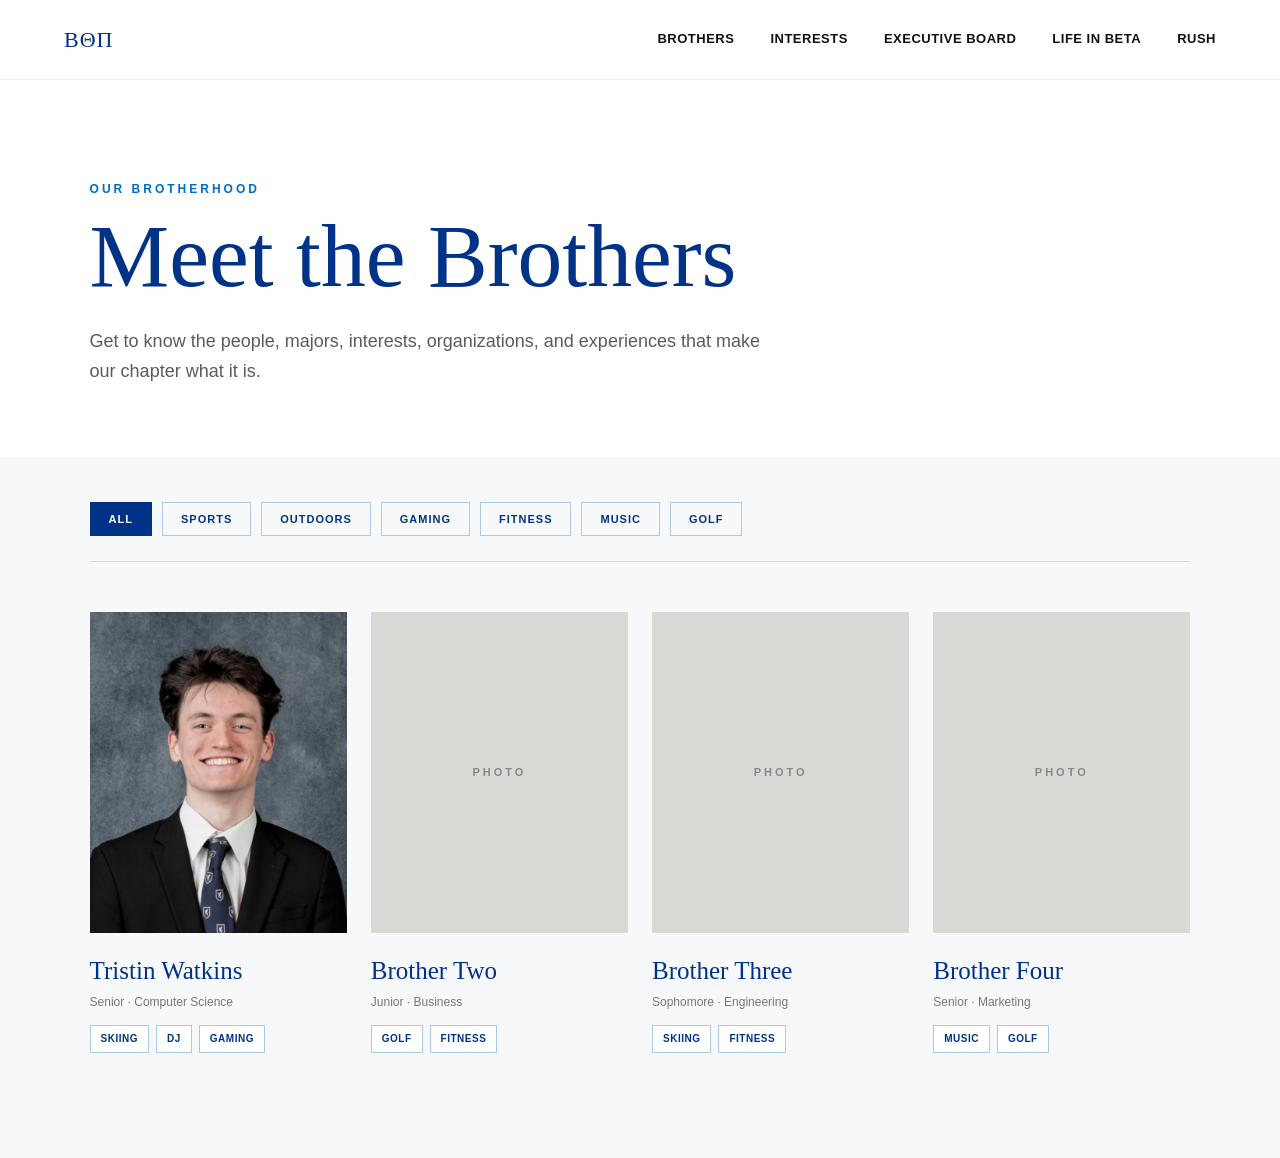
==== brothers.html @ 85318ebe "Initial Meet the Betas website" ====
<!DOCTYPE html>
<html lang="en">

<head>
    <meta charset="UTF-8">

    <meta name="viewport" content="width=device-width, initial-scale=1.0">

    <title>Our Brothers | Beta Theta Pi</title>

    <link rel="stylesheet" href="style.css">
</head>


<body>


    <!-- ==========================================
         NAVIGATION
    =========================================== -->

    <nav>

        <a href="index.html" class="logo">
            ΒΘΠ
        </a>


        <div class="nav-links">

            <a href="brothers.html">
                Brothers
            </a>

            <a href="index.html#interests">
                Interests
            </a>

            <a href="executive-board.html">
                Executive Board
            </a>

            <a href="index.html#life">
                Life in Beta
            </a>

            <a href="index.html#rush">
                Rush
            </a>

        </div>

    </nav>



    <!-- ==========================================
         PAGE HEADER
    =========================================== -->

    <header class="page-header">

        <p class="section-label">
            OUR BROTHERHOOD
        </p>


        <h1 id="directory-title">
            Meet the Brothers
        </h1>


        <p>
            Get to know the people, majors, interests,
            organizations, and experiences that make
            our chapter what it is.
        </p>

    </header>



    <!-- ==========================================
         BROTHERS DIRECTORY
    =========================================== -->

    <section class="brothers-directory">


        <!-- FILTERS -->

        <div class="directory-controls">

            <div class="filter-buttons">

                <button class="filter-button active" data-filter="All">
                    All
                </button>


                <button class="filter-button" data-filter="Sports">
                    Sports
                </button>


                <button class="filter-button" data-filter="Outdoors">
                    Outdoors
                </button>


                <button class="filter-button" data-filter="Gaming">
                    Gaming
                </button>


                <button class="filter-button" data-filter="Fitness">
                    Fitness
                </button>


                <button class="filter-button" data-filter="Music">
                    Music
                </button>


                <button class="filter-button" data-filter="Golf">
                    Golf
                </button>

            </div>

        </div>



        <!-- ALL BROTHERS -->

        <div class="brother-grid" id="all-brothers-grid">
        </div>


    </section>



    <script src="script.js"></script>

</body>

</html>
---- style.css ----
/* ==========================================
   BETA THETA PI DESIGN SYSTEM
========================================== */

:root {

    --beta-pink: #F99FC9;

    --beta-light-blue: #ABCAE9;

    --beta-azure: #006DC8;

    --beta-sapphire: #003287;

    --beta-deep-blue: #00062D;

    --beta-gunmetal: #333333;

    --beta-silver: #BCBCBC;

    --beta-timberwolf: #D9D9D6;

    --white: #FFFFFF;

    --off-white: #F7F8FA;


    --heading-font:
        "Friz Quadrata",
        Georgia,
        "Times New Roman",
        serif;


    --display-font:
        "Gotham",
        "Helvetica Neue",
        Arial,
        sans-serif;


    --body-font:
        "Helvetica Neue",
        Helvetica,
        Arial,
        sans-serif;
}



/* ==========================================
   RESET
========================================== */

* {
    margin: 0;

    padding: 0;

    box-sizing: border-box;
}


html {
    scroll-behavior: smooth;
}


body {
    font-family: var(--body-font);

    background: var(--white);

    color: var(--beta-gunmetal);

    line-height: 1.6;
}



/* ==========================================
   NAVIGATION
========================================== */

nav {

    height: 80px;

    padding: 0 5%;


    display: flex;

    align-items: center;

    justify-content: space-between;


    background: var(--white);


    border-bottom:
        1px solid rgba(0, 0, 0, 0.08);


    position: sticky;

    top: 0;

    z-index: 1000;
}


.logo {

    font-family: var(--heading-font);

    font-size: 22px;

    color: var(--beta-sapphire);

    text-decoration: none;

    letter-spacing: 1px;
}


.nav-links {

    display: flex;

    align-items: center;

    gap: 36px;
}


.nav-links a {

    position: relative;


    font-family: var(--display-font);

    font-size: 13px;

    font-weight: 600;


    letter-spacing: 0.5px;

    text-transform: uppercase;


    color: #111111;

    text-decoration: none;


    padding: 8px 0;
}


.nav-links a::after {

    content: "";


    position: absolute;


    left: 0;

    bottom: 0;


    width: 0;

    height: 2px;


    background: var(--beta-pink);


    transition: width 0.25s ease;
}


.nav-links a:hover::after {

    width: 100%;
}



/* ==========================================
   HERO
========================================== */

.hero {

    min-height: calc(100vh - 80px);


    display: flex;

    align-items: center;

    justify-content: center;


    text-align: center;


    padding: 70px 20px;


    background: var(--beta-deep-blue);


    color: var(--white);
}


.hero-content {

    max-width: 1000px;
}


.hero-small-text {

    font-family: var(--display-font);


    font-size: 13px;

    font-weight: 600;


    letter-spacing: 4px;

    text-transform: uppercase;


    color: var(--beta-light-blue);


    margin-bottom: 25px;
}


.hero h1 {

    font-family: var(--heading-font);


    font-size: clamp(
        65px,
        9vw,
        120px
    );


    font-weight: normal;


    line-height: 0.88;


    letter-spacing: -2px;


    margin-bottom: 35px;
}


.hero-description {

    font-size: 21px;


    font-weight: 300;


    color:
        rgba(
            255,
            255,
            255,
            0.9
        );


    margin-bottom: 40px;
}



/* ==========================================
   HERO BUTTON
========================================== */

.hero-button {

    display: inline-block;


    padding: 15px 30px;


    border: 2px solid var(--white);


    color: var(--white);


    background: transparent;


    font-family: var(--display-font);


    font-size: 12px;


    font-weight: 700;


    letter-spacing: 1px;


    text-transform: uppercase;


    text-decoration: none;


    transition: 0.25s ease;
}


.hero-button:hover {

    background: var(--white);

    color: var(--beta-sapphire);
}



/* ==========================================
   GENERAL SECTIONS
========================================== */

section {

    padding: 105px 7%;
}


.section-heading {

    max-width: 760px;

    margin-bottom: 60px;
}


.section-label {

    font-family: var(--display-font);


    font-size: 12px;


    font-weight: 700;


    letter-spacing: 3px;


    text-transform: uppercase;


    color: var(--beta-azure);


    margin-bottom: 12px;
}


section h2 {

    font-family: var(--heading-font);


    font-size: clamp(
        44px,
        5vw,
        68px
    );


    font-weight: normal;


    color: var(--beta-sapphire);


    margin-bottom: 18px;
}


.section-description {

    max-width: 720px;


    font-size: 18px;


    line-height: 1.7;


    color: #555555;
}



/* ==========================================
   INTEREST SECTION
========================================== */

.interests-section {

    background: var(--white);
}


.interest-grid {

    display: grid;


    grid-template-columns:
        repeat(3, 1fr);


    border-top:
        1px solid var(--beta-timberwolf);


    border-left:
        1px solid var(--beta-timberwolf);
}



/* ==========================================
   INTEREST CARD
========================================== */

.interest-card {

    min-height: 280px;


    padding: 38px;


    display: flex;


    flex-direction: column;


    position: relative;


    text-decoration: none;


    background: var(--white);


    border-right:
        1px solid var(--beta-timberwolf);


    border-bottom:
        1px solid var(--beta-timberwolf);


    transition:
        background 0.3s ease;
}


.interest-number {

    font-family: var(--display-font);


    font-size: 11px;


    font-weight: 700;


    letter-spacing: 2px;


    color: var(--beta-pink);


    margin-bottom: 50px;
}


.interest-card h3 {

    font-family: var(--heading-font);


    font-size: 32px;


    font-weight: normal;


    color: var(--beta-sapphire);


    margin-bottom: 10px;
}


.interest-card p {

    font-size: 14px;


    line-height: 1.6;


    color: #707070;


    max-width: 240px;
}


.interest-arrow {

    position: absolute;


    right: 35px;

    bottom: 30px;


    font-size: 25px;


    color: var(--beta-sapphire);


    transition:
        transform 0.25s ease;
}


.interest-card:hover {

    background: var(--beta-deep-blue);
}


.interest-card:hover h3 {

    color: var(--white);
}


.interest-card:hover p {

    color:
        rgba(
            255,
            255,
            255,
            0.72
        );
}


.interest-card:hover .interest-arrow {

    color: var(--beta-pink);


    transform: translateX(7px);
}



/* ==========================================
   BROTHERS SECTION
========================================== */

.brothers-section {

    background: var(--off-white);
}


.brother-grid {

    display: grid;


    grid-template-columns:
        repeat(4, 1fr);


    gap: 24px;
}



/* ==========================================
   BROTHER CARD
========================================== */

.brother-card {

    display: block;


    text-decoration: none;


    color: inherit;
}


.brother-image {

    width: 100%;


    aspect-ratio: 4 / 5;


    overflow: hidden;


    background: var(--beta-timberwolf);
}


.brother-image img {

    width: 100%;

    height: 100%;


    display: block;


    object-fit: cover;


    transition:
        transform 0.4s ease;
}


.brother-card:hover
.brother-image img {

    transform: scale(1.035);
}


.photo-placeholder {

    width: 100%;

    height: 100%;


    display: flex;


    align-items: center;

    justify-content: center;


    font-family: var(--display-font);


    font-size: 11px;


    font-weight: 700;


    letter-spacing: 3px;


    color: #888888;
}



/* ==========================================
   BROTHER INFO
========================================== */

.brother-info {

    padding-top: 18px;
}


.brother-info h3 {

    font-family: var(--heading-font);


    font-size: 25px;


    font-weight: normal;


    color: var(--beta-sapphire);


    margin-bottom: 2px;
}


.brother-details {

    font-size: 12px;


    color: #777777;


    margin-bottom: 12px;
}



/* ==========================================
   BROTHER TAGS
========================================== */

.brother-tags {

    display: flex;


    flex-wrap: wrap;


    gap: 7px;
}


.brother-tags span {

    padding: 5px 10px;


    border:
        1px solid var(--beta-light-blue);


    font-family: var(--display-font);


    font-size: 10px;


    font-weight: 600;


    letter-spacing: 0.5px;


    text-transform: uppercase;


    color: var(--beta-sapphire);


    background: var(--white);
}



/* ==========================================
   VIEW ALL BROTHERS
========================================== */

.brothers-footer {

    margin-top: 55px;
}


.text-link {

    display: inline-flex;


    align-items: center;


    gap: 15px;


    font-family: var(--display-font);


    font-size: 12px;


    font-weight: 700;


    letter-spacing: 1px;


    text-transform: uppercase;


    text-decoration: none;


    color: var(--beta-sapphire);


    border-bottom:
        2px solid var(--beta-pink);


    padding-bottom: 5px;
}


.text-link span {

    font-size: 20px;


    transition:
        transform 0.25s ease;
}


.text-link:hover span {

    transform: translateX(6px);
}



/* ==========================================
   EXECUTIVE BOARD
========================================== */

#executive-board {

    background: var(--white);
}



/* ==========================================
   LIFE IN BETA
========================================== */

#life {

    background: var(--beta-light-blue);
}


#life h2 {

    color: var(--beta-deep-blue);
}


#life .section-description {

    color: var(--beta-gunmetal);
}



/* ==========================================
   RUSH
========================================== */

#rush {

    background: var(--beta-deep-blue);


    border-top:
        8px solid var(--beta-pink);
}


#rush h2 {

    color: var(--white);
}


#rush .section-description {

    color:
        rgba(
            255,
            255,
            255,
            0.8
        );
}


.rush-label {

    color: var(--beta-pink);
}



/* ==========================================
   BROTHERS PAGE HEADER
========================================== */

.page-header {

    padding:
        100px 7%
        70px;


    background: var(--white);
}


.page-header h1 {

    font-family: var(--heading-font);


    font-size: clamp(
        55px,
        7vw,
        95px
    );


    font-weight: normal;


    color: var(--beta-sapphire);


    line-height: 1;


    margin-bottom: 25px;
}


.page-header p:not(.section-label) {

    max-width: 700px;


    font-size: 18px;


    color: #5b5b5b;


    line-height: 1.7;
}



/* ==========================================
   BROTHERS DIRECTORY
========================================== */

.brothers-directory {

    padding-top: 45px;


    background: var(--off-white);


    min-height: 70vh;
}



/* ==========================================
   DIRECTORY FILTERS
========================================== */

.directory-controls {

    margin-bottom: 50px;


    padding-bottom: 25px;


    border-bottom:
        1px solid var(--beta-timberwolf);
}


.filter-buttons {

    display: flex;


    flex-wrap: wrap;


    gap: 10px;
}


.filter-button {

    padding: 10px 18px;


    background: transparent;


    border:
        1px solid var(--beta-light-blue);


    color: var(--beta-sapphire);


    font-family: var(--display-font);


    font-size: 11px;


    font-weight: 700;


    letter-spacing: 1px;


    text-transform: uppercase;


    cursor: pointer;


    transition: 0.2s ease;
}


.filter-button:hover {

    background: var(--beta-light-blue);
}


.filter-button.active {

    background: var(--beta-sapphire);


    border-color: var(--beta-sapphire);


    color: var(--white);
}



/* ==========================================
   TABLET
========================================== */

@media (max-width: 1000px) {

    .interest-grid {

        grid-template-columns:
            repeat(2, 1fr);
    }


    .brother-grid {

        grid-template-columns:
            repeat(2, 1fr);
    }

}



/* ==========================================
   MOBILE
========================================== */

@media (max-width: 800px) {

    nav {

        height: 70px;


        padding: 0 22px;
    }


    .logo {

        font-size: 18px;
    }


    .nav-links {

        display: none;
    }


    .hero {

        min-height:
            calc(100vh - 70px);


        padding:
            60px 24px;
    }


    section {

        padding:
            75px 24px;
    }


    .page-header {

        padding:
            70px 24px
            50px;
    }

}



@media (max-width: 600px) {

    .interest-grid {

        grid-template-columns:
            1fr;
    }


    .interest-card {

        min-height: 230px;
    }


    .brother-grid {

        grid-template-columns:
            1fr;


        gap: 45px;
    }


    .filter-buttons {

        gap: 7px;
    }


    .filter-button {

        padding:
            8px 12px;


        font-size: 10px;
    }

}

/* ==========================================
   INDIVIDUAL PROFILE
========================================== */

.profile-hero {

    min-height:
        calc(100vh - 80px);

    display: grid;

    grid-template-columns:
        45% 55%;

    padding: 0;

    background:
        var(--beta-deep-blue);
}


.profile-main-photo {

    min-height:
        calc(100vh - 80px);

    overflow: hidden;

    background:
        var(--beta-timberwolf);
}


.profile-main-photo img {

    width: 100%;

    height: 100%;

    display: block;

    object-fit: cover;

    object-position: center top;
}


.profile-intro {

    padding: 9%;

    display: flex;

    flex-direction: column;

    justify-content: center;
}


.profile-intro .section-label {

    color:
        var(--beta-light-blue);
}


.profile-intro h1 {

    font-family:
        var(--heading-font);

    font-size:
        clamp(
            60px,
            7vw,
            105px
        );

    font-weight: normal;

    line-height: 0.95;

    color: var(--white);

    margin-bottom: 25px;
}


.profile-degree {

    font-family:
        var(--display-font);

    font-size: 15px;

    text-transform: uppercase;

    letter-spacing: 1.5px;

    color:
        rgba(
            255,
            255,
            255,
            0.75
        );

    margin-bottom: 28px;
}


.profile-tags {

    display: flex;

    flex-wrap: wrap;

    gap: 10px;

    margin-bottom: 55px;
}


.profile-tags span {

    padding:
        9px 15px;

    border:
        1px solid
        var(--beta-light-blue);

    font-family:
        var(--display-font);

    font-size: 11px;

    font-weight: 700;

    letter-spacing: 1px;

    text-transform: uppercase;

    color: var(--white);
}


.profile-back {

    width: fit-content;

    font-family:
        var(--display-font);

    font-size: 11px;

    font-weight: 700;

    letter-spacing: 1px;

    text-transform: uppercase;

    text-decoration: none;

    color:
        var(--beta-pink);

    border-bottom:
        1px solid
        var(--beta-pink);

    padding-bottom: 5px;
}



/* ==========================================
   PROFILE ABOUT
========================================== */

.profile-about {

    display: grid;

    grid-template-columns:
        1fr 1fr;

    gap: 100px;

    background:
        var(--white);
}


.profile-about h2 {

    margin-bottom: 0;
}


.profile-about-copy {

    display: flex;

    align-items: center;
}


.profile-about-copy p {

    font-family:
        var(--heading-font);

    font-size:
        clamp(
            24px,
            2.5vw,
            37px
        );

    line-height: 1.5;

    color:
        var(--beta-deep-blue);
}



/* ==========================================
   PROFILE GALLERY
========================================== */

.profile-interests {

    background:
        var(--off-white);
}


.profile-gallery {

    display: grid;

    grid-template-columns:
        repeat(2, 1fr);

    gap: 30px;
}


.profile-gallery-card {

    background:
        var(--white);
}


.profile-gallery-card img {

    width: 100%;

    height: 600px;

    display: block;

    object-fit: cover;
}


.profile-gallery-info {

    padding: 30px;
}


.profile-gallery-info h3 {

    font-family:
        var(--heading-font);

    font-size: 31px;

    font-weight: normal;

    color:
        var(--beta-sapphire);

    margin-bottom: 10px;
}


.profile-gallery-info p {

    font-size: 15px;

    line-height: 1.7;

    color: #666666;

    max-width: 500px;
}


/* ==========================================
   MOBILE PROFILE
========================================== */

@media (max-width: 800px) {

    .profile-hero {

        grid-template-columns:
            1fr;
    }


    .profile-main-photo {

        min-height: auto;

        height: 65vh;
    }


    .profile-intro {

        padding:
            70px 24px;
    }


    .profile-about {

        grid-template-columns:
            1fr;

        gap: 40px;
    }


    .profile-gallery {

        grid-template-columns:
            1fr;
    }


    .profile-gallery-card img {

        height: 500px;
    }

}

/* ==========================================
   EXECUTIVE BOARD
========================================== */

.exec-section {
    background: var(--white);
}

.exec-grid {
    display: grid;
    grid-template-columns: repeat(4, minmax(0, 1fr));
    gap: 28px;
    width: 100%;
}

.exec-card {
    background: var(--off-white);
    border-top: 4px solid var(--beta-pink);
}

.exec-photo-placeholder {
    width: 100%;
    aspect-ratio: 4 / 5;

    display: flex;
    align-items: center;
    justify-content: center;

    background: var(--beta-timberwolf);

    font-family: var(--display-font);
    font-size: 11px;
    font-weight: 700;
    letter-spacing: 3px;

    color: #888888;
}

.exec-info {
    padding: 24px;
}

.exec-role {
    font-family: var(--display-font);

    font-size: 10px;
    font-weight: 700;

    letter-spacing: 2px;
    text-transform: uppercase;

    color: var(--beta-azure);

    margin-bottom: 8px;
}

.exec-info h3 {
    font-family: var(--heading-font);

    font-size: 27px;
    font-weight: normal;

    color: var(--beta-sapphire);

    margin-bottom: 12px;
}

.exec-description {
    font-size: 14px;
    line-height: 1.7;

    color: #666666;
}


/* TABLET */

@media (max-width: 1000px) {

    .exec-grid {
        grid-template-columns: repeat(2, 1fr);
    }

}


/* PHONE */

@media (max-width: 600px) {

    .exec-grid {
        grid-template-columns: 1fr;
    }

}

/* ==========================================
   EXECUTIVE BOARD HOMEPAGE PREVIEW
========================================== */

.exec-preview {
    background: var(--white);
}

.exec-preview-button {
    background: var(--beta-sapphire);
    border-color: var(--beta-sapphire);
    color: var(--white);
}

.exec-preview-button:hover {
    background: var(--beta-deep-blue);
    border-color: var(--beta-deep-blue);
    color: var(--white);
}

/* ==========================================
   BROTHERS HOMEPAGE PREVIEW
========================================== */

.brothers-preview {
    background: var(--off-white);
}


.brothers-preview-button {
    background: var(--beta-sapphire);

    border-color: var(--beta-sapphire);

    color: var(--white);
}


.brothers-preview-button:hover {
    background: var(--beta-deep-blue);

    border-color: var(--beta-deep-blue);

    color: var(--white);
}

/* ==========================================
   RUSH HOMEPAGE PREVIEW
========================================== */

.rush-preview {
    background: var(--beta-deep-blue);
    border-top: 8px solid var(--beta-pink);
}


.rush-preview h2 {
    color: var(--white);
}


.rush-preview .section-description {
    color: rgba(
        255,
        255,
        255,
        0.8
    );
}


.rush-preview .hero-button:hover {
    background: var(--white);
    color: var(--beta-sapphire);
}
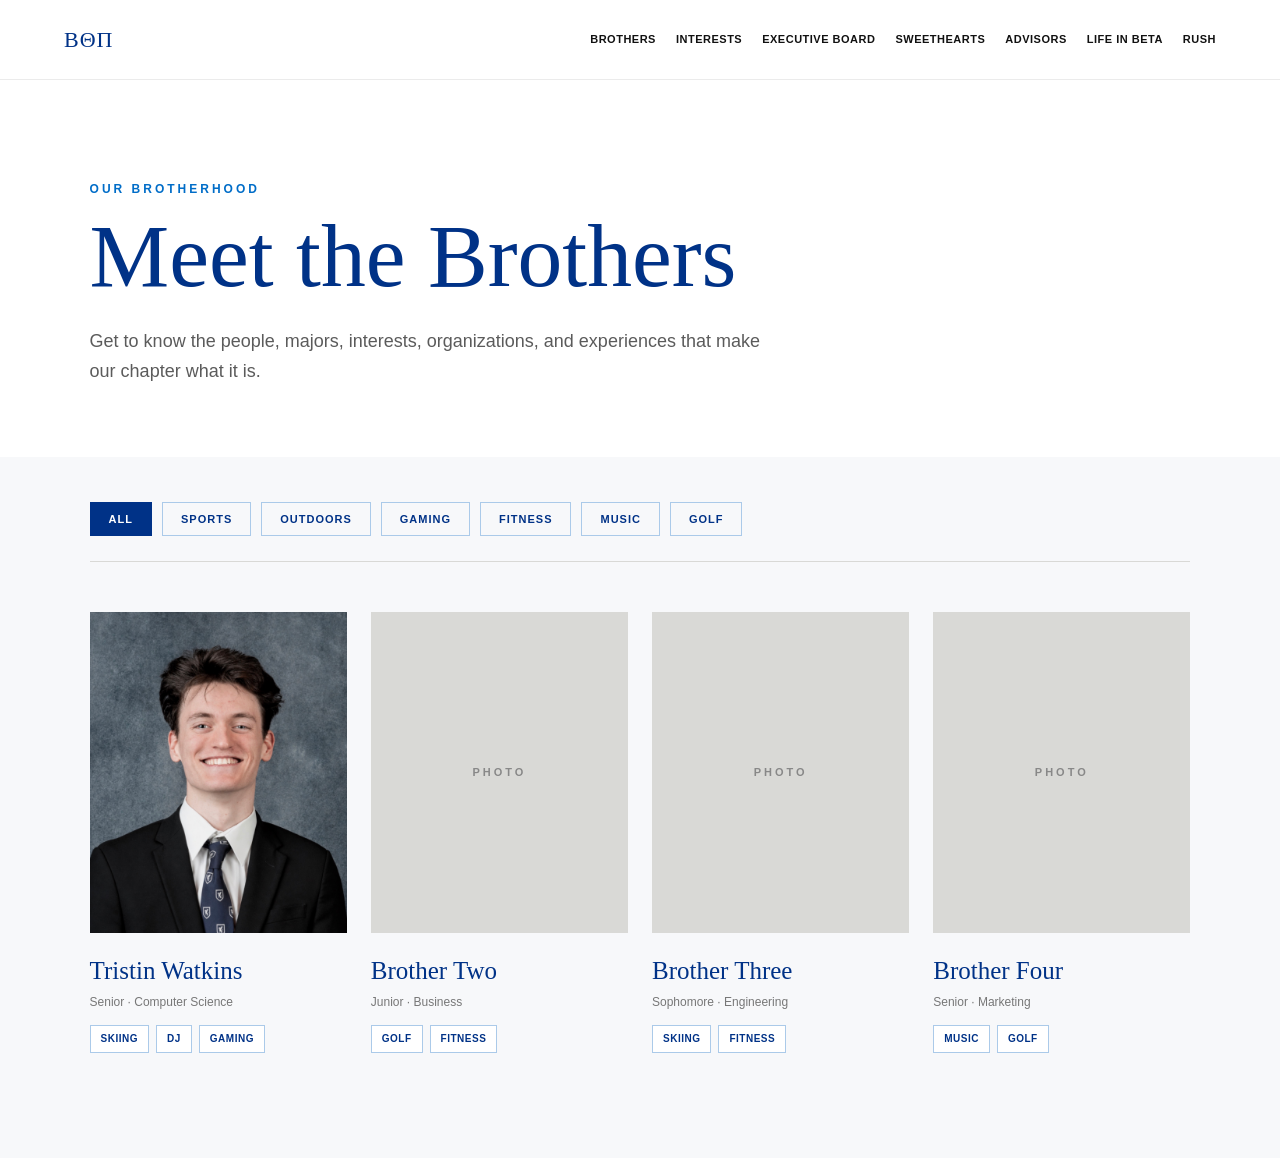
==== commit ed588134: "Add Sweethearts and Advisors sections" ====
--- a/brothers.html
+++ b/brothers.html
@@ -2,26 +2,36 @@
 <html lang="en">
 
 <head>
+
     <meta charset="UTF-8">
 
-    <meta name="viewport" content="width=device-width, initial-scale=1.0">
+    <meta
+        name="viewport"
+        content="width=device-width, initial-scale=1.0"
+    >
 
-    <title>Our Brothers | Beta Theta Pi</title>
+    <title>
+        Our Brothers | Beta Theta Pi
+    </title>
 
-    <link rel="stylesheet" href="style.css">
+
+    <link
+        rel="stylesheet"
+        href="style.css"
+    >
+
 </head>
 
 
 <body>
 
 
-    <!-- ==========================================
-         NAVIGATION
-    =========================================== -->
-
     <nav>
 
-        <a href="index.html" class="logo">
+        <a
+            href="index.html"
+            class="logo"
+        >
             ΒΘΠ
         </a>
 
@@ -40,11 +50,19 @@
                 Executive Board
             </a>
 
+            <a href="sweethearts.html">
+                Sweethearts
+            </a>
+
+            <a href="advisors.html">
+                Advisors
+            </a>
+
             <a href="index.html#life">
                 Life in Beta
             </a>
 
-            <a href="index.html#rush">
+            <a href="rush.html">
                 Rush
             </a>
 
@@ -53,10 +71,6 @@
     </nav>
 
 
-
-    <!-- ==========================================
-         PAGE HEADER
-    =========================================== -->
 
     <header class="page-header">
 
@@ -80,50 +94,64 @@
 
 
 
-    <!-- ==========================================
-         BROTHERS DIRECTORY
-    =========================================== -->
-
     <section class="brothers-directory">
-
-
-        <!-- FILTERS -->
 
         <div class="directory-controls">
 
             <div class="filter-buttons">
 
-                <button class="filter-button active" data-filter="All">
+                <button
+                    class="filter-button active"
+                    data-filter="All"
+                >
                     All
                 </button>
 
 
-                <button class="filter-button" data-filter="Sports">
+                <button
+                    class="filter-button"
+                    data-filter="Sports"
+                >
                     Sports
                 </button>
 
 
-                <button class="filter-button" data-filter="Outdoors">
+                <button
+                    class="filter-button"
+                    data-filter="Outdoors"
+                >
                     Outdoors
                 </button>
 
 
-                <button class="filter-button" data-filter="Gaming">
+                <button
+                    class="filter-button"
+                    data-filter="Gaming"
+                >
                     Gaming
                 </button>
 
 
-                <button class="filter-button" data-filter="Fitness">
+                <button
+                    class="filter-button"
+                    data-filter="Fitness"
+                >
                     Fitness
                 </button>
 
 
-                <button class="filter-button" data-filter="Music">
+                <button
+                    class="filter-button"
+                    data-filter="Music"
+                >
                     Music
                 </button>
 
 
-                <button class="filter-button" data-filter="Golf">
+                <button
+                    class="filter-button"
+                    data-filter="Golf"
+                >
                     Golf
                 </button>
 
@@ -132,12 +160,11 @@
         </div>
 
 
-
-        <!-- ALL BROTHERS -->
-
-        <div class="brother-grid" id="all-brothers-grid">
+        <div
+            class="brother-grid"
+            id="all-brothers-grid"
+        >
         </div>
-
 
     </section>
 
--- a/style.css
+++ b/style.css
@@ -1751,4 +1751,126 @@
 .rush-preview .hero-button:hover {
     background: var(--white);
     color: var(--beta-sapphire);
+}
+
+/* ==========================================
+   FINAL NAVIGATION UPDATE
+========================================== */
+
+.nav-links {
+    gap: 20px;
+}
+
+
+.nav-links a {
+    font-size: 11px;
+}
+
+
+
+/* ==========================================
+   SWEETHEARTS HOMEPAGE PREVIEW
+========================================== */
+
+.sweethearts-preview {
+    background:
+        var(--beta-light-blue);
+}
+
+
+.sweethearts-preview
+.section-label {
+    color:
+        var(--beta-sapphire);
+}
+
+
+.sweethearts-preview h2 {
+    color:
+        var(--beta-deep-blue);
+}
+
+
+.sweethearts-preview
+.section-description {
+    color:
+        var(--beta-gunmetal);
+}
+
+
+.sweethearts-preview-button {
+    background:
+        var(--beta-sapphire);
+
+    border-color:
+        var(--beta-sapphire);
+
+    color:
+        var(--white);
+}
+
+
+.sweethearts-preview-button:hover {
+    background:
+        var(--beta-deep-blue);
+
+    border-color:
+        var(--beta-deep-blue);
+
+    color:
+        var(--white);
+}
+
+
+
+/* ==========================================
+   ADVISORS HOMEPAGE PREVIEW
+========================================== */
+
+.advisors-preview {
+    background:
+        var(--white);
+}
+
+
+.advisors-preview-button {
+    background:
+        var(--beta-sapphire);
+
+    border-color:
+        var(--beta-sapphire);
+
+    color:
+        var(--white);
+}
+
+
+.advisors-preview-button:hover {
+    background:
+        var(--beta-deep-blue);
+
+    border-color:
+        var(--beta-deep-blue);
+
+    color:
+        var(--white);
+}
+
+
+
+/* ==========================================
+   NAVBAR RESPONSIVE SAFETY
+========================================== */
+
+@media (max-width: 1150px) {
+
+    .nav-links {
+        gap: 13px;
+    }
+
+
+    .nav-links a {
+        font-size: 10px;
+    }
+
 }
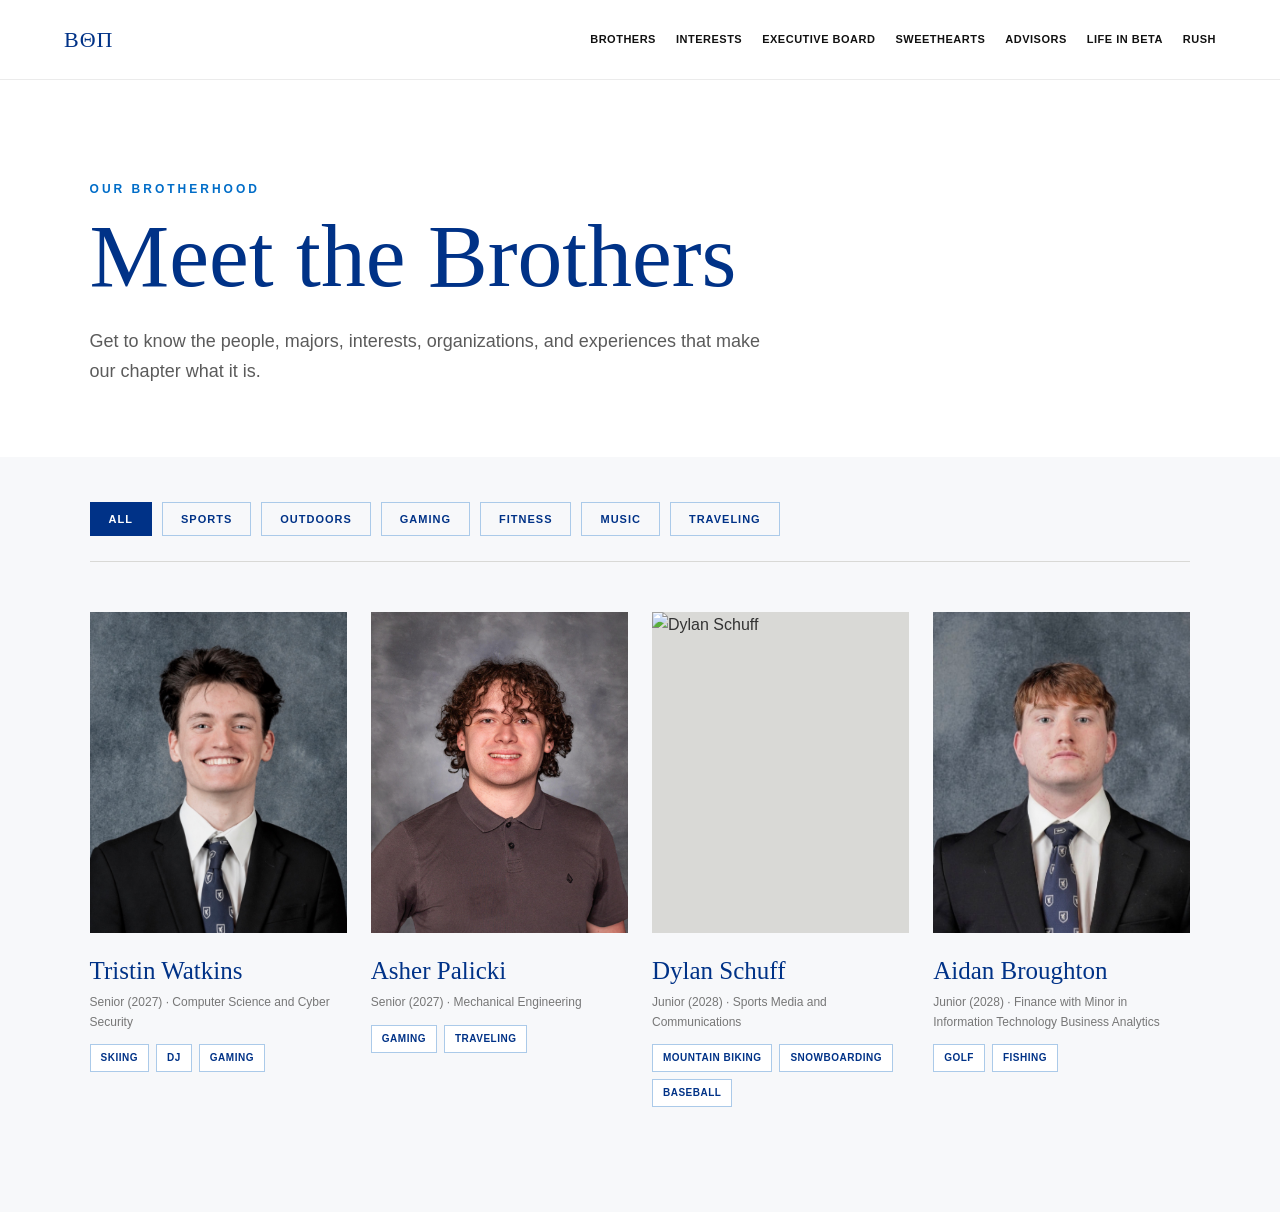
==== commit 70f93a32: "updated Idexes, added more brothers" ====
--- a/brothers.html
+++ b/brothers.html
@@ -150,9 +150,9 @@
 
                 <button
                     class="filter-button"
-                    data-filter="Golf"
+                    data-filter="Traveling"
                 >
-                    Golf
+                    Traveling
                 </button>
 
             </div>
--- a/style.css
+++ b/style.css
@@ -1873,4 +1873,44 @@
         font-size: 10px;
     }
 
+}
+
+/* ==========================================
+   EXEC BOARD REAL PHOTOS
+========================================== */
+
+.exec-photo {
+    width: 100%;
+    aspect-ratio: 4 / 5;
+    overflow: hidden;
+    background: var(--beta-timberwolf);
+}
+
+
+.exec-photo img {
+    display: block;
+    width: 100%;
+    height: 100%;
+    object-fit: cover;
+}
+
+
+.exec-profile-link {
+    display: inline-block;
+    margin-top: 18px;
+
+    font-family: var(--display-font);
+    font-size: 11px;
+    font-weight: 700;
+
+    letter-spacing: 1px;
+    text-transform: uppercase;
+
+    color: var(--beta-azure);
+    text-decoration: none;
+}
+
+
+.exec-profile-link:hover {
+    color: var(--beta-sapphire);
 }
